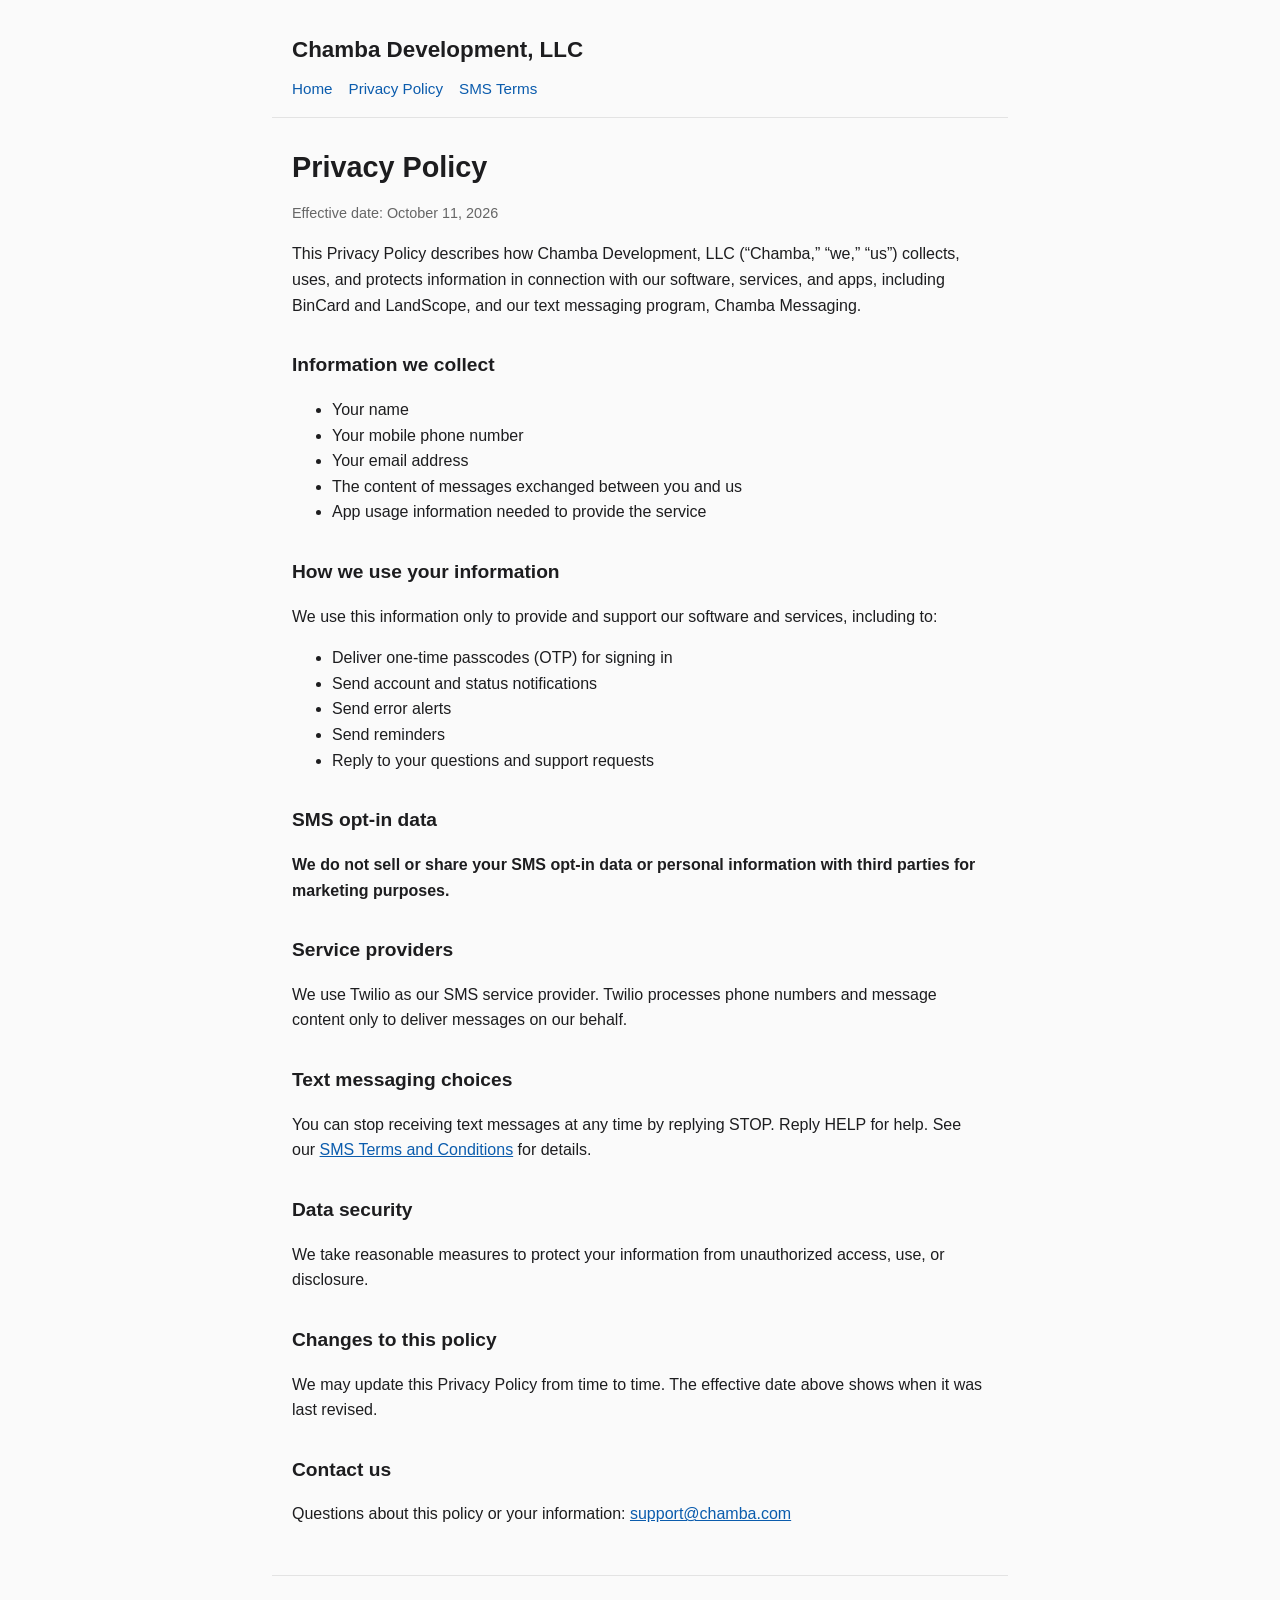
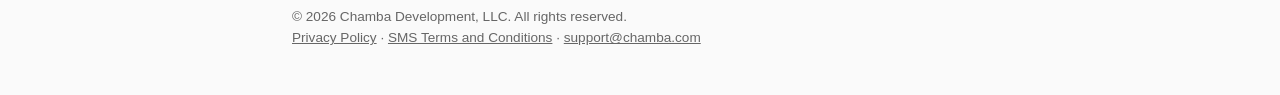
==== privacy.html @ 181eddd9 "Chamba Development site: home, privacy policy, SMS terms" ====
<!DOCTYPE html>
<html lang="en">
<head>
  <meta charset="utf-8">
  <meta name="viewport" content="width=device-width, initial-scale=1">
  <title>Privacy Policy | Chamba Development, LLC</title>
  <meta name="description" content="Privacy Policy for Chamba Development, LLC and its apps BinCard and LandScope.">
  <link rel="stylesheet" href="style.css">
</head>
<body>
  <header>
    <a class="brand" href="index.html">Chamba Development, LLC</a>
    <nav><a href="index.html">Home</a><a href="privacy.html">Privacy Policy</a><a href="sms-terms.html">SMS Terms</a></nav>
  </header>
  <main>
    <h1>Privacy Policy</h1>
    <p class="muted">Effective date: October 11, 2026</p>

    <p>This Privacy Policy describes how Chamba Development, LLC (&ldquo;Chamba,&rdquo; &ldquo;we,&rdquo; &ldquo;us&rdquo;) collects, uses, and protects information in connection with our software, services, and apps, including BinCard and LandScope, and our text messaging program, Chamba Messaging.</p>

    <h2>Information we collect</h2>
    <ul>
      <li>Your name</li>
      <li>Your mobile phone number</li>
      <li>Your email address</li>
      <li>The content of messages exchanged between you and us</li>
      <li>App usage information needed to provide the service</li>
    </ul>

    <h2>How we use your information</h2>
    <p>We use this information only to provide and support our software and services, including to:</p>
    <ul>
      <li>Deliver one-time passcodes (OTP) for signing in</li>
      <li>Send account and status notifications</li>
      <li>Send error alerts</li>
      <li>Send reminders</li>
      <li>Reply to your questions and support requests</li>
    </ul>

    <h2>SMS opt-in data</h2>
    <p><strong>We do not sell or share your SMS opt-in data or personal information with third parties for marketing purposes.</strong></p>

    <h2>Service providers</h2>
    <p>We use Twilio as our SMS service provider. Twilio processes phone numbers and message content only to deliver messages on our behalf.</p>

    <h2>Text messaging choices</h2>
    <p>You can stop receiving text messages at any time by replying STOP. Reply HELP for help. See our <a href="sms-terms.html">SMS Terms and Conditions</a> for details.</p>

    <h2>Data security</h2>
    <p>We take reasonable measures to protect your information from unauthorized access, use, or disclosure.</p>

    <h2>Changes to this policy</h2>
    <p>We may update this Privacy Policy from time to time. The effective date above shows when it was last revised.</p>

    <h2>Contact us</h2>
    <p>Questions about this policy or your information: <a href="mailto:support@chamba.com">support@chamba.com</a></p>
  </main>
  <footer>
    <p>&copy; 2026 Chamba Development, LLC. All rights reserved.<br>
    <a href="privacy.html">Privacy Policy</a> &middot; <a href="sms-terms.html">SMS Terms and Conditions</a> &middot; <a href="mailto:support@chamba.com">support@chamba.com</a></p>
  </footer>
</body>
</html>
---- style.css ----
*,*::before,*::after{box-sizing:border-box}
html{-webkit-text-size-adjust:100%}
body{margin:0;font-family:-apple-system,BlinkMacSystemFont,"Segoe UI",Roboto,Helvetica,Arial,sans-serif;line-height:1.6;color:#1d1d1f;background:#fafafa}
header,main,footer{max-width:46rem;margin:0 auto;padding:0 1.25rem}
header{padding-top:2rem;padding-bottom:1rem;border-bottom:1px solid #e3e3e3}
header .brand{font-size:1.4rem;font-weight:700;color:#1d1d1f;text-decoration:none}
nav{margin-top:.5rem}
nav a{margin-right:1rem;color:#0b5cad;text-decoration:none;font-size:.95rem}
nav a:hover,main a:hover{text-decoration:underline}
main{padding-top:1.5rem;padding-bottom:2rem}
main a{color:#0b5cad}
h1{font-size:1.8rem;line-height:1.25;margin:.5rem 0 1rem}
h2{font-size:1.2rem;margin:2rem 0 .5rem}
.app{background:#fff;border:1px solid #e3e3e3;border-radius:10px;padding:1rem 1.25rem;margin:1rem 0}
.app h3{margin:0 0 .25rem;font-size:1.1rem}
.app p{margin:0}
.muted{color:#666;font-size:.9rem}
footer{border-top:1px solid #e3e3e3;padding-top:1rem;padding-bottom:2rem;font-size:.85rem;color:#666}
footer a{color:#666}
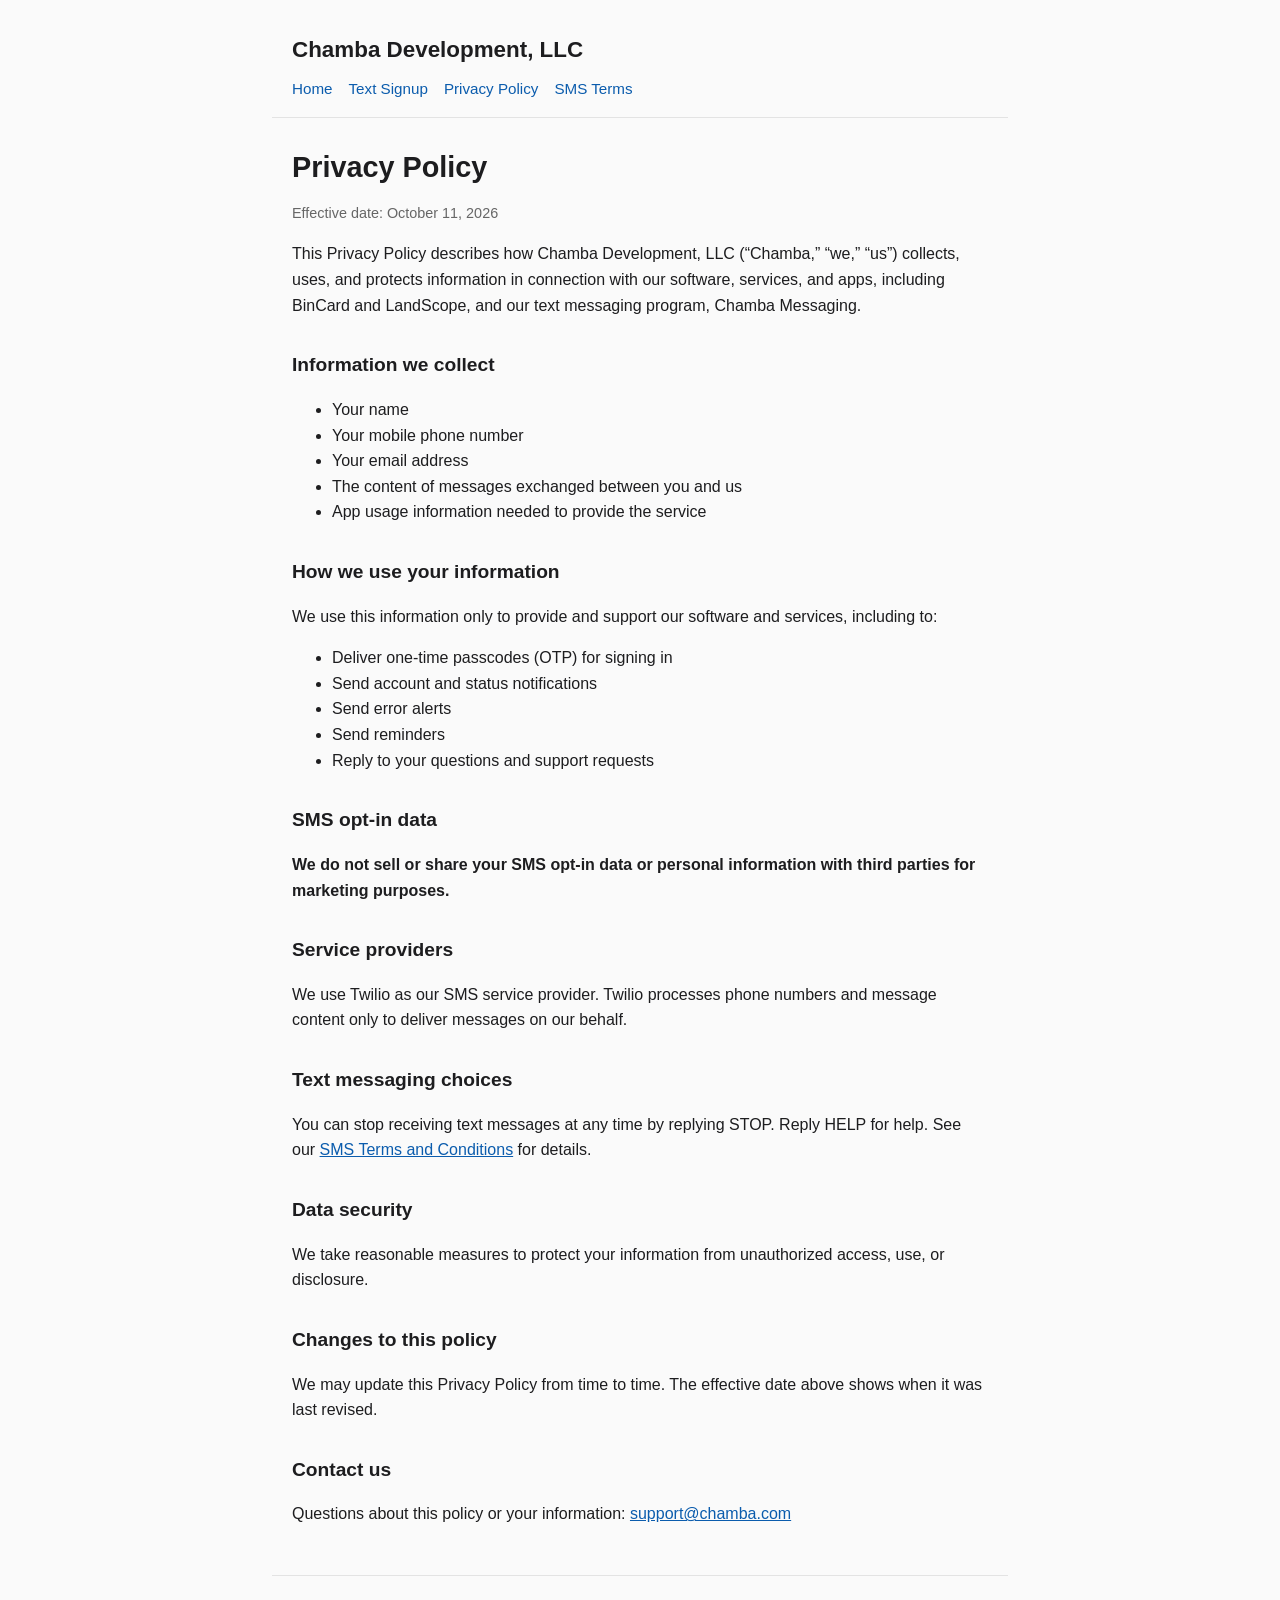
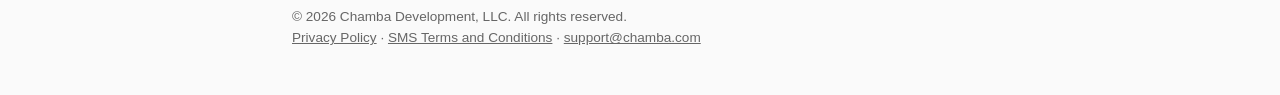
==== commit 99d3b22f: "Add text message signup page (transactional opt-in) and nav links" ====
--- a/privacy.html
+++ b/privacy.html
@@ -10,7 +10,7 @@
 <body>
   <header>
     <a class="brand" href="index.html">Chamba Development, LLC</a>
-    <nav><a href="index.html">Home</a><a href="privacy.html">Privacy Policy</a><a href="sms-terms.html">SMS Terms</a></nav>
+    <nav><a href="index.html">Home</a><a href="signup.html">Text Signup</a><a href="privacy.html">Privacy Policy</a><a href="sms-terms.html">SMS Terms</a></nav>
   </header>
   <main>
     <h1>Privacy Policy</h1>
--- a/style.css
+++ b/style.css
@@ -17,3 +17,9 @@
 .muted{color:#666;font-size:.9rem}
 footer{border-top:1px solid #e3e3e3;padding-top:1rem;padding-bottom:2rem;font-size:.85rem;color:#666}
 footer a{color:#666}
+form input[type=text],form input[type=tel]{width:100%;max-width:22rem;padding:.55rem .7rem;font-size:1rem;border:1px solid #c9c9c9;border-radius:8px;margin-top:.25rem}
+.check{display:flex;gap:.6rem;align-items:flex-start}
+.check input{margin-top:.35rem;flex:none;width:1.1rem;height:1.1rem}
+button{background:#0b5cad;color:#fff;border:0;border-radius:8px;padding:.7rem 1.4rem;font-size:1rem;font-weight:600;cursor:pointer}
+button:hover{background:#094a8b}
+.error{color:#b00020}
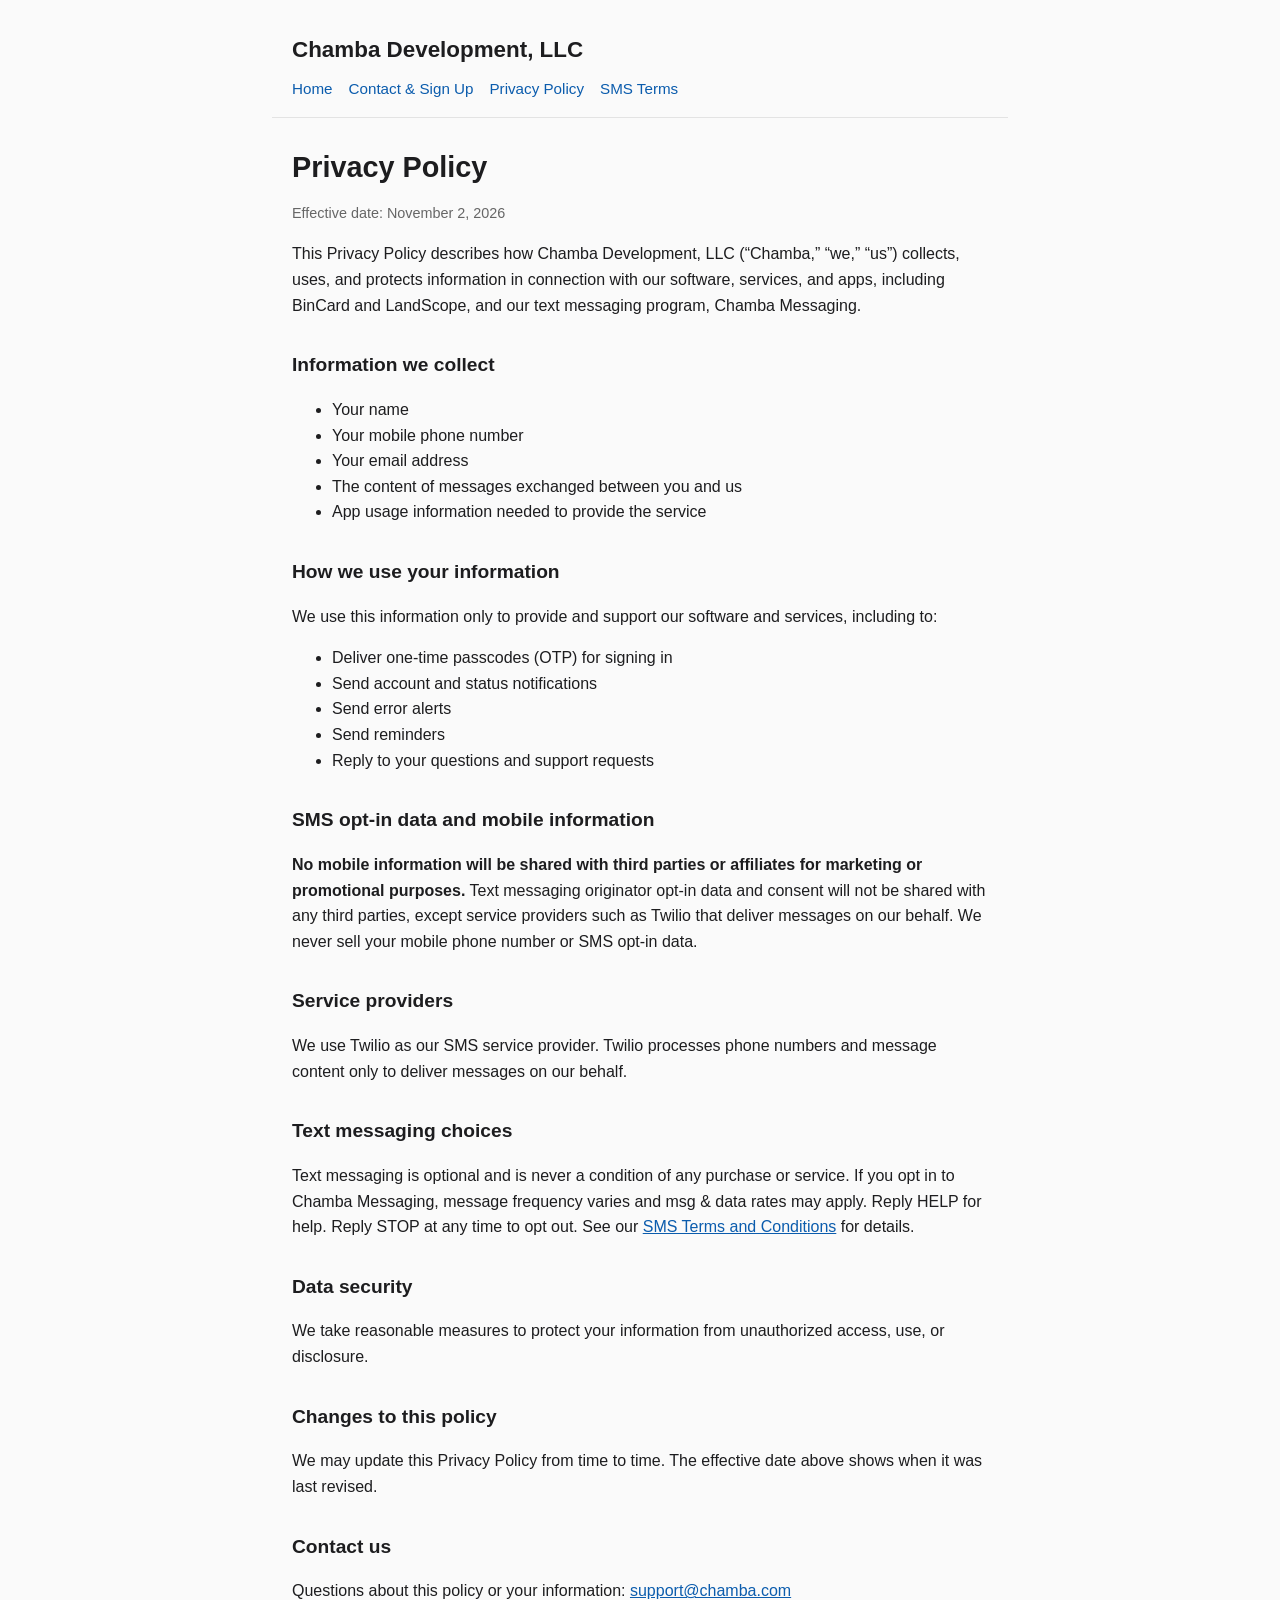
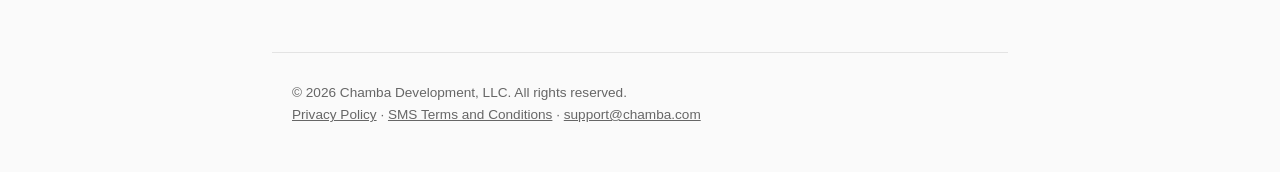
==== commit 14e60c6c: "Signup: general contact form with single optional SMS consent (no required terms box); privacy: no m" ====
--- a/privacy.html
+++ b/privacy.html
@@ -10,11 +10,11 @@
 <body>
   <header>
     <a class="brand" href="index.html">Chamba Development, LLC</a>
-    <nav><a href="index.html">Home</a><a href="signup.html">Text Signup</a><a href="privacy.html">Privacy Policy</a><a href="sms-terms.html">SMS Terms</a></nav>
+    <nav><a href="index.html">Home</a><a href="signup.html">Contact &amp; Sign Up</a><a href="privacy.html">Privacy Policy</a><a href="sms-terms.html">SMS Terms</a></nav>
   </header>
   <main>
     <h1>Privacy Policy</h1>
-    <p class="muted">Effective date: October 11, 2026</p>
+    <p class="muted">Effective date: November 2, 2026</p>
 
     <p>This Privacy Policy describes how Chamba Development, LLC (&ldquo;Chamba,&rdquo; &ldquo;we,&rdquo; &ldquo;us&rdquo;) collects, uses, and protects information in connection with our software, services, and apps, including BinCard and LandScope, and our text messaging program, Chamba Messaging.</p>
 
@@ -37,14 +37,14 @@
       <li>Reply to your questions and support requests</li>
     </ul>
 
-    <h2>SMS opt-in data</h2>
-    <p><strong>We do not sell or share your SMS opt-in data or personal information with third parties for marketing purposes.</strong></p>
+    <h2>SMS opt-in data and mobile information</h2>
+    <p><strong>No mobile information will be shared with third parties or affiliates for marketing or promotional purposes.</strong> Text messaging originator opt-in data and consent will not be shared with any third parties, except service providers such as Twilio that deliver messages on our behalf. We never sell your mobile phone number or SMS opt-in data.</p>
 
     <h2>Service providers</h2>
     <p>We use Twilio as our SMS service provider. Twilio processes phone numbers and message content only to deliver messages on our behalf.</p>
 
     <h2>Text messaging choices</h2>
-    <p>You can stop receiving text messages at any time by replying STOP. Reply HELP for help. See our <a href="sms-terms.html">SMS Terms and Conditions</a> for details.</p>
+    <p>Text messaging is optional and is never a condition of any purchase or service. If you opt in to Chamba Messaging, message frequency varies and msg &amp; data rates may apply. Reply HELP for help. Reply STOP at any time to opt out. See our <a href="sms-terms.html">SMS Terms and Conditions</a> for details.</p>
 
     <h2>Data security</h2>
     <p>We take reasonable measures to protect your information from unauthorized access, use, or disclosure.</p>
--- a/style.css
+++ b/style.css
@@ -17,7 +17,7 @@
 .muted{color:#666;font-size:.9rem}
 footer{border-top:1px solid #e3e3e3;padding-top:1rem;padding-bottom:2rem;font-size:.85rem;color:#666}
 footer a{color:#666}
-form input[type=text],form input[type=tel]{width:100%;max-width:22rem;padding:.55rem .7rem;font-size:1rem;border:1px solid #c9c9c9;border-radius:8px;margin-top:.25rem}
+form input[type=text],form input[type=tel],form input[type=email],form select,form textarea{width:100%;max-width:22rem;padding:.55rem .7rem;font-size:1rem;border:1px solid #c9c9c9;border-radius:8px;margin-top:.25rem}
 .check{display:flex;gap:.6rem;align-items:flex-start}
 .check input{margin-top:.35rem;flex:none;width:1.1rem;height:1.1rem}
 button{background:#0b5cad;color:#fff;border:0;border-radius:8px;padding:.7rem 1.4rem;font-size:1rem;font-weight:600;cursor:pointer}
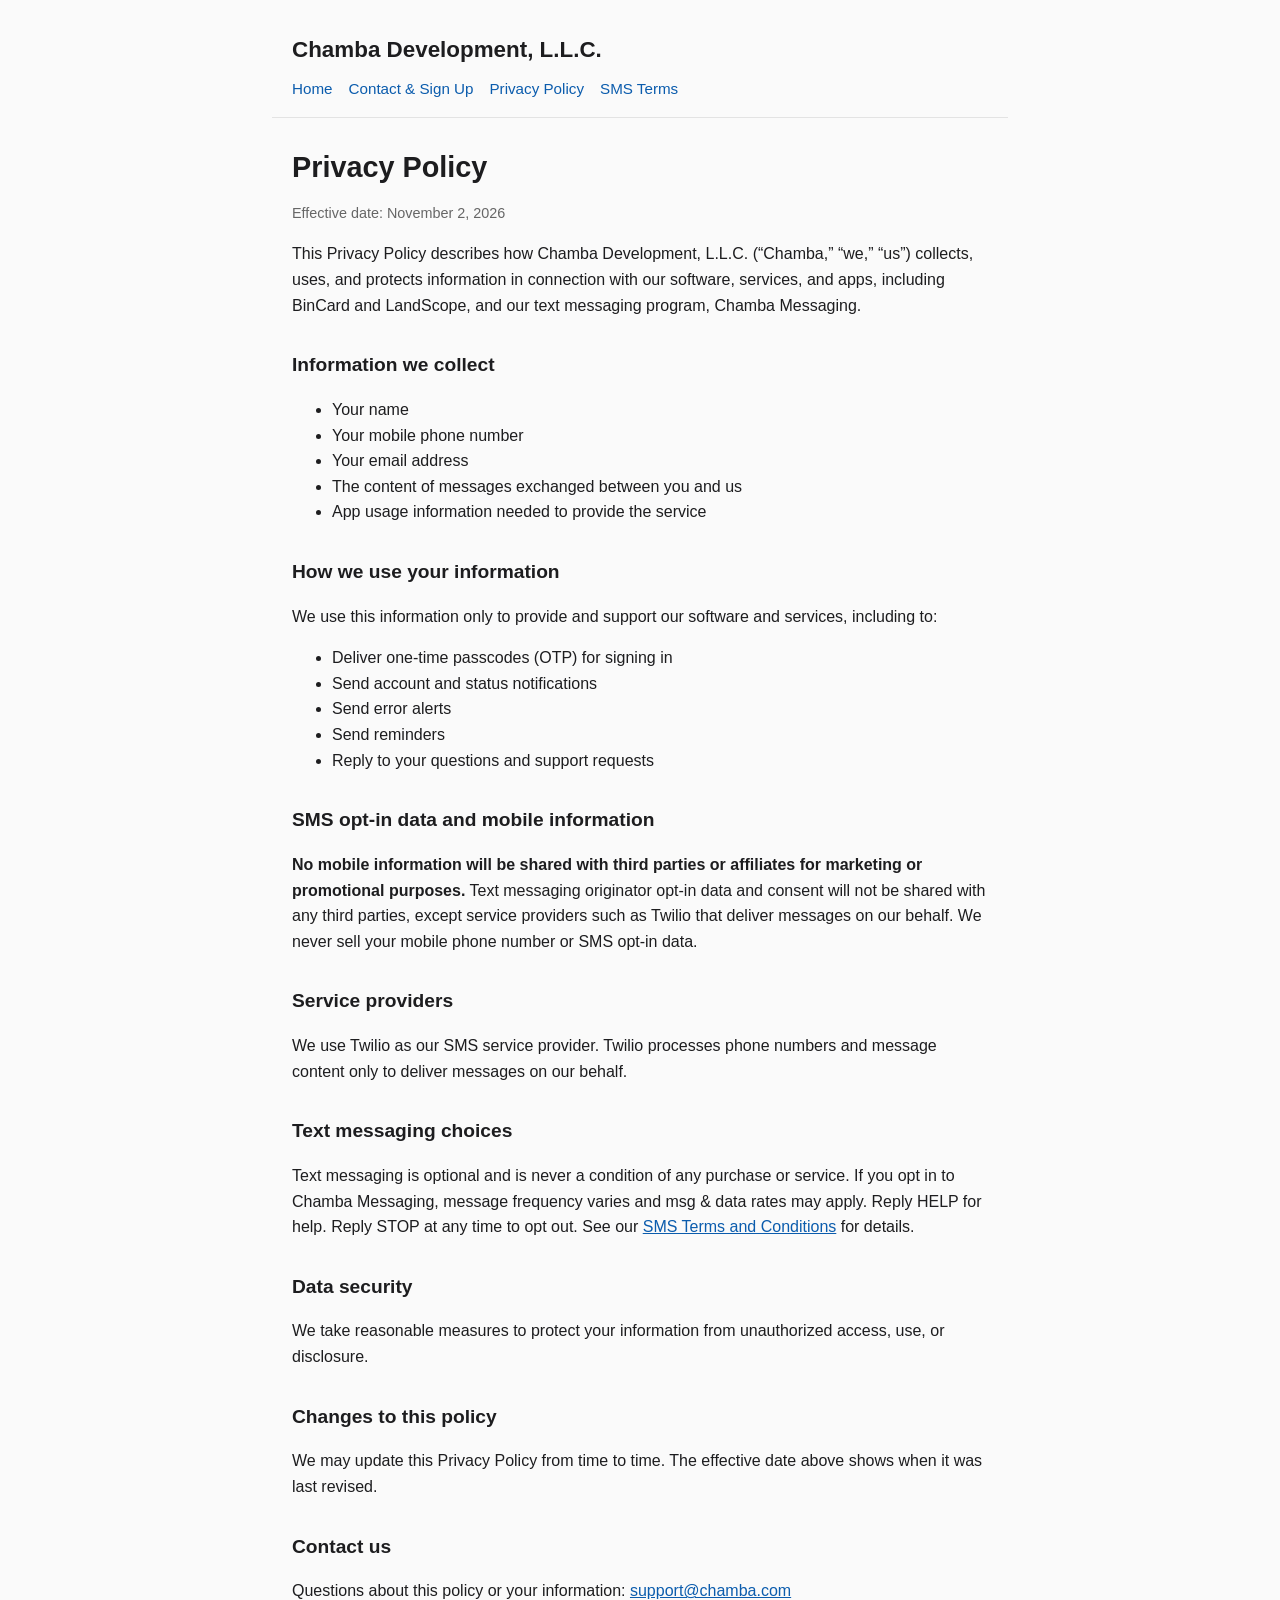
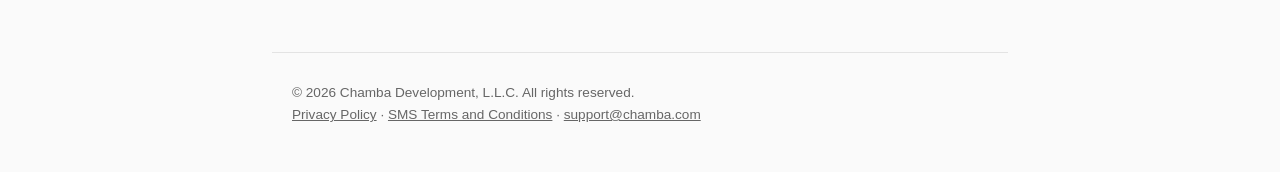
==== commit 0e43d8c0: "Use exact IRS legal name: Chamba Development, L.L.C." ====
--- a/privacy.html
+++ b/privacy.html
@@ -3,20 +3,20 @@
 <head>
   <meta charset="utf-8">
   <meta name="viewport" content="width=device-width, initial-scale=1">
-  <title>Privacy Policy | Chamba Development, LLC</title>
-  <meta name="description" content="Privacy Policy for Chamba Development, LLC and its apps BinCard and LandScope.">
+  <title>Privacy Policy | Chamba Development, L.L.C.</title>
+  <meta name="description" content="Privacy Policy for Chamba Development, L.L.C. and its apps BinCard and LandScope.">
   <link rel="stylesheet" href="style.css">
 </head>
 <body>
   <header>
-    <a class="brand" href="index.html">Chamba Development, LLC</a>
+    <a class="brand" href="index.html">Chamba Development, L.L.C.</a>
     <nav><a href="index.html">Home</a><a href="signup.html">Contact &amp; Sign Up</a><a href="privacy.html">Privacy Policy</a><a href="sms-terms.html">SMS Terms</a></nav>
   </header>
   <main>
     <h1>Privacy Policy</h1>
     <p class="muted">Effective date: November 2, 2026</p>
 
-    <p>This Privacy Policy describes how Chamba Development, LLC (&ldquo;Chamba,&rdquo; &ldquo;we,&rdquo; &ldquo;us&rdquo;) collects, uses, and protects information in connection with our software, services, and apps, including BinCard and LandScope, and our text messaging program, Chamba Messaging.</p>
+    <p>This Privacy Policy describes how Chamba Development, L.L.C. (&ldquo;Chamba,&rdquo; &ldquo;we,&rdquo; &ldquo;us&rdquo;) collects, uses, and protects information in connection with our software, services, and apps, including BinCard and LandScope, and our text messaging program, Chamba Messaging.</p>
 
     <h2>Information we collect</h2>
     <ul>
@@ -56,7 +56,7 @@
     <p>Questions about this policy or your information: <a href="mailto:support@chamba.com">support@chamba.com</a></p>
   </main>
   <footer>
-    <p>&copy; 2026 Chamba Development, LLC. All rights reserved.<br>
+    <p>&copy; 2026 Chamba Development, L.L.C. All rights reserved.<br>
     <a href="privacy.html">Privacy Policy</a> &middot; <a href="sms-terms.html">SMS Terms and Conditions</a> &middot; <a href="mailto:support@chamba.com">support@chamba.com</a></p>
   </footer>
 </body>
